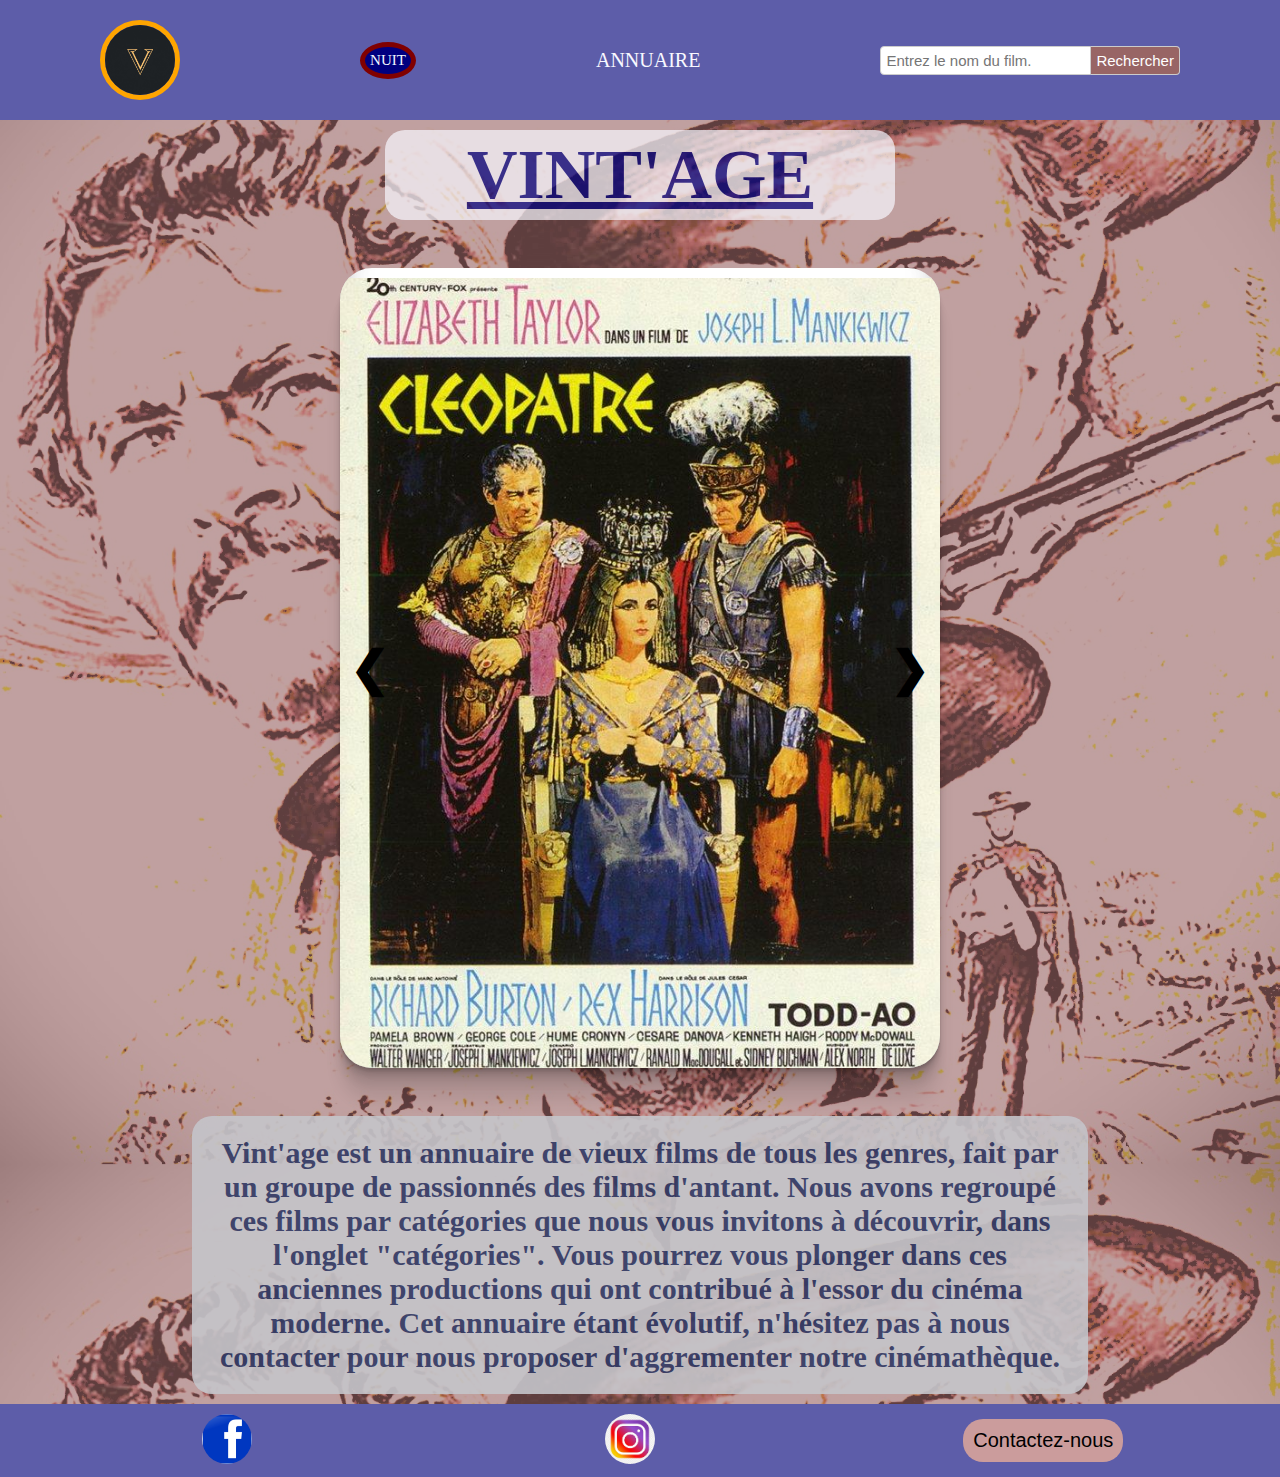
==== index.html @ 12bbc8a4 "Add files via upload" ====
<!DOCTYPE html>
<html lang="en">
<head>
    <meta charset="UTF-8">
    <meta name="viewport" content="width=device-width, initial-scale=1.0">
    <link rel="stylesheet" href="style.css">
    <title>Vint'age</title>
</head>
<body>
    <header>

        <!-- Début de la navbar -->
     
             <nav>
     
     <!-- Liens vers les différentes pages  -->
    
                        <a href="index.html"><img class="logo" src="./assets/logo.jpg" alt="logo vint'age" ></a>


                         <button id="toggleButton" >NUIT</button>
     
                     
                        <a href="categories.html"
                         >ANNUAIRE</a>
     
                         <div class="search-container">
                          <input type="text" id="searchBar" value=""  placeholder="Entrez le nom du film.">
                         <button type="button"  id="search" onclick="getValue()" >Rechercher</button></div>

                          
             </nav>
     <!-- Fin de la nav bar -->
      </header>

     <!-- Début du main  -->

     <main>

        <h1 class="titre">VINT'AGE</h1>

        <!-- début du carroussel -->

        <section class="carousel">

            <div class="slide">
              <img src="./assets/Cleopatre.jpg" alt="affiche du film Cleopatre">
            </div>
            <div class="slide">
                <img src="./assets/lhommeAuxColtsDor.jpg" alt="affiche du film l'homme aux colts d'or">
              </div>
              <div class="slide">
                <img src="./assets/Le_Dernier_des_hommes.jpg" alt="affiche du film le dernier des hommes">
              </div>
              <div class="slide">
                <img src="./assets/Riobravo.jpg" alt="affiche du film Rio Bravo">
              </div>
              <div class="slide">
                <img src="./assets/quo vadis.jpg" alt="affiche du film Quo Vadis ?">
              </div>
            <div class="slide">
              <img src="./assets/eastwood.png" alt="affiche du film l'homme des hautes plaines">
            </div>
    
    
             <div class="controls">
              <a class="prev" onclick="changeSlide(-1)">&#10094</a>
              <a class="next" onclick="changeSlide(1)">&#10095</a>
             </div>
        </section>

        <!-- fin du carroussel -->

        <!-- debut du paragraphe de presentation -->

        <section class="presentation">
            <p class="presentationTexte"><strong>
                Vint'age est un annuaire de vieux films de tous les genres, fait par un groupe de passionnés des films d'antant. Nous avons regroupé ces films par catégories que nous vous invitons à découvrir, dans l'onglet "catégories". Vous pourrez vous plonger dans ces anciennes productions qui ont contribué à l'essor du cinéma moderne. Cet annuaire étant évolutif, n'hésitez pas à nous contacter pour nous proposer d'aggrementer notre cinémathèque.
            </strong></p>
        </section>
    </main>
    <div id="films"></div>

    <footer>
            <!-- Début des liens de contact et réseaux sociaux  -->
                   
                   <a  href="www.facebook"><img class="facebook" src="./assets/FB.jpg" alt="logo facebook"
                   ></a>
           
                   <a  href="instagram"><img class="instagram" src="./assets/insta.webp" alt="logo instagram" ></a>


                   <a class="contact" href="contact.html">Contactez-nous</a>
                   
           <!-- Fin du bloc footer  -->
           
    </footer>

    <script src="script.js"></script>
</body>
</html>
---- style.css ----
html {
  background-image: url(./assets/lebon.jpg);
  background-size: cover;
  width: 100%;
  height: 100%;
}

body {
  margin: 0;
  background-color: #9865659d;
  color: rgb(35, 45, 92);
  transition: background-color 0.5s, color 0.5s;
  font-family: Georgia, "Times New Roman", Times, serif;
}

/* ----------------------------- la navbar + logo-------------------------  */

nav {
  background-color: #5d5da9;
  height: 10%;
  text-align: center;
  align-items: center;
  padding: 10px;
  font-family: Georgia, "Times New Roman", Times, serif, sans-serif;
  font-size: 20px;
  color: #f8f8ff;
  text-decoration: none;
  display: flex;
  justify-content: space-around;
}
.logo {
  width: 70px;
  height: 70px;
  border-radius: 50px;
  border: solid, 5px, orange;
  float: left;
}

/* ---------Bouton jour/nuit--------------------- */
#toggleButton {
  color: aliceblue;
  font-family: Georgia, "Times New Roman", Times, serif;
  font-size: 15px;
  border: 5px solid #800000;
  background-color: #000080;
  border-radius: 50%;
  padding: 5px;
}
a {
  color: #f8f8ff;
  text-decoration: none;
}
/* }----------mode nuit---------------------  */

body.dark-mode {
  background-color: rgb(8, 4, 61);
  color: white;
}
/* 

/* ---------------barre de recherche--------------  */
.search-container {
  display: flex;

  align-items: center;
}

#searchBar {
  padding: 5px;
  font-size: 15px;
  border: 1px solid #ccc;
  border-radius: 4px 0 0 4px;
  outline: none;
}

button {
  padding: 5px;
  font-size: 15px;
  border: 1px solid #ccc;
  border-left: none;
  border-radius: 0 4px 4px 0;
  background-color: #986565;
  color: white;
  cursor: pointer;
}

button:hover {
  background-color: #0056b3;
}
/* ----------------TITRE H1---------------   */
.titre,
.titres {
  width: 500px;
  font-family: Georgia, "Times New Roman", Times, serif;
  text-align: center;
  text-decoration: underline;
  font-size: 70px;
  color: #000080;
  background-color: #f8f8ff;
  margin: 10px auto;
  padding: 5px;
  border-radius: 20px;
  opacity: 70%;
}

/* -----------------carousel------------------ */
.carousel {
  position: relative;
  width: 600px;
  height: 800px;
  max-width: 600px;
  margin: 3em auto;
  aspect-ratio: 16/9;
  overflow: hidden;
  display: flex;
  background-color: white;
  border-radius: 2em;
  box-shadow: rgba(0, 0, 0, 0.17) 0px -23px 25px 0px inset,
    rgba(0, 0, 0, 0.15) 0px -36px 30px 0px inset,
    rgba(0, 0, 0, 0.1) 0px -79px 40px 0px inset, rgba(0, 0, 0, 0.06) 0px 2px 1px,
    rgba(0, 0, 0, 0.09) 0px 4px 2px, rgba(0, 0, 0, 0.09) 0px 8px 4px,
    rgba(0, 0, 0, 0.09) 0px 16px 8px, rgba(0, 0, 0, 0.09) 0px 32px 16px;
}
.slide {
  display: inline-block;
  position: absolute;
  width: 100%;
  height: 100%;
  opacity: 0;
  transition: opacity 1s;
}
.slide.active {
  opacity: 1;
}
.slide img {
  width: 100%;
  height: 100%;
  object-fit: cover;
}
.controls {
  position: absolute;
  bottom: 0;
  width: 100%;
  height: 100%;
  display: flex;
  justify-content: center;
  align-items: center;
}
.prev,
.next {
  position: absolute;
  font-size: 3em;
  font-weight: bold;
  padding: 10px;
  cursor: pointer;
  color: black;
  text-decoration: none;
}
.prev {
  left: 0px;
}
.next {
  right: 0px;
}
/* ------------------------------------------------------  */

.presentation {
  font-family: Georgia, "Times New Roman", Times, serif;
  font-size: 30px;
  background-color: #c5c5ca;
  opacity: 90%;
  margin: 10px 15%;
  padding: 5px 2px;
  border-radius: 20px;
}
.presentationTexte {
  margin: auto;
}

/* ------------Formulaire de contact---------------- */

.h3Contact {
  width: 250px;
  text-align: center;
  text-decoration: underline;
  font-family: Georgia, "Times New Roman", Times, serif;
  font-size: 30px;
  background-color: #c5c5ca;
  margin: 10px auto;
  border-radius: 20px;
}
.formContact {
  display: flex;
  flex-direction: column;
  width: 30%;
  min-width: 300px;
  padding: 0 20%;
  margin: 10px auto;
}
.inputContact {
  margin: 10px 10%;
  padding: 5px;
  border: 3px solid #007acc;
}
.textaContact {
  width: 100%;
  border: 3px solid #007acc;
  margin-top: 5px;
}
.submitContact {
  margin: 10px 80px 30px 80px;
  padding: 5px;
  border-radius: 20px;
  background-color: #28a745;
}
.submitContact:hover {
  background-color: #5435dc; /* On modifie la couleur du fond au passage de la souris */
}

footer {
  display: flex;
  justify-content: space-around;
  background-color: #5d5da9;
}

.contact {
  font-size: 20px;
  font-family: Arial, Helvetica, sans-serif;
  text-decoration: none;
  text-align: center;
  color: black;
  padding: 10px;
  margin: 15px;
  background-color: #cb9c9c;
  border-radius: 20px;
}
.contact:hover {
  background-color: #a25b38; /* On modifie la couleur du fond au passage de la souris */
}
.facebook {
  height: 50px;
  width: 50px;
  padding: 0 50px;
  margin: 10px;
  border-radius: 50%;
}
.instagram {
  height: 50px;
  width: 50px;
  margin: 10px;
  border-radius: 50%;
}
/* --------------------------------------- */

/* ---------------annuaire--------------------- */

.h3t {
  text-align: center;
}

.categories {
  font-family: Georgia, "Times New Roman", Times, serif;
  font-size: 20px;
}
.peplum {
  background-color: #c5c5ca;
  padding: 5px 5px 15px 25px;
  margin: 5px 50% 15px 5px;
  border-radius: 5px;
  opacity: 90%;
}
.western {
  background-color: #c5c5ca;
  padding: 5px 5px 15px 25px;
  margin: 5px 50% 15px 5px;
  border-radius: 5px;
  opacity: 90%;
}
.muet {
  background-color: #c5c5ca;
  padding: 5px 5px 15px 25px;
  margin: 5px 50% 30px 5px;
  border-radius: 5px;
  opacity: 90%;
}

/* -------------------fiche film----------------------------------  */
.titrejs {
  font-size: 60px;
}
.anneejs {
  font-size: 20px;
  font-family: Georgia, "Times New Roman", Times, serif;
  width: 200px;
  margin: 30px auto;
}
.posterjs {
  width: 400px;
  height: 550px;
  border-radius: 11px;
}
.acteursjs {
  font-size: 20px;
  font-family: Georgia, "Times New Roman", Times, serif;
}
.textejs {
  font-size: 20px;
  font-family: Georgia, "Times New Roman", Times, serif;
  margin: 40px;
}
/* --------------------------------------------------------------------------------------------------------  */
h2 {
  text-align: center;
  text-decoration: underline;
  background-color: #c5c5ca;
  opacity: 90%;
  border-radius: 20px;
  padding: 10px;
  margin: 0 35%;
  margin-top: 10px;
}
h3 {
  text-align: center;
  text-decoration: underline;
  font-size: 30px;
}
p {
  text-align: center;
  background-color: #c5c5ca;
  opacity: 90%;
  margin: 0 20% 20px 20%;
  padding: 15px;
  border-radius: 20px;
}
img {
  margin: 10px auto;
  display: block;
  height: 400px;
  width: 300px;
}
.detail {
  width: 300px;
  font-family: Georgia, "Times New Roman", Times, serif;
  text-align: center;
  text-decoration: underline;
  font-size: 25px;
  color: #000080;
  background-color: #f8f8ff;
  margin: 10px auto;
  padding: 5px;
  border-radius: 20px;
  opacity: 70%;
  display: block;
}

@media screen and (max-width: 700px) {
  /* nav {
    display: flex;
    flex-wrap: wrap;
    align-items: center;
  } */
  .titrejs {
    font-size: 30px;
    width: 50vw;
    margin: 10px auto;
  }
  .titres {
    font-size: 30px;
    width: 50vw;
  }
}
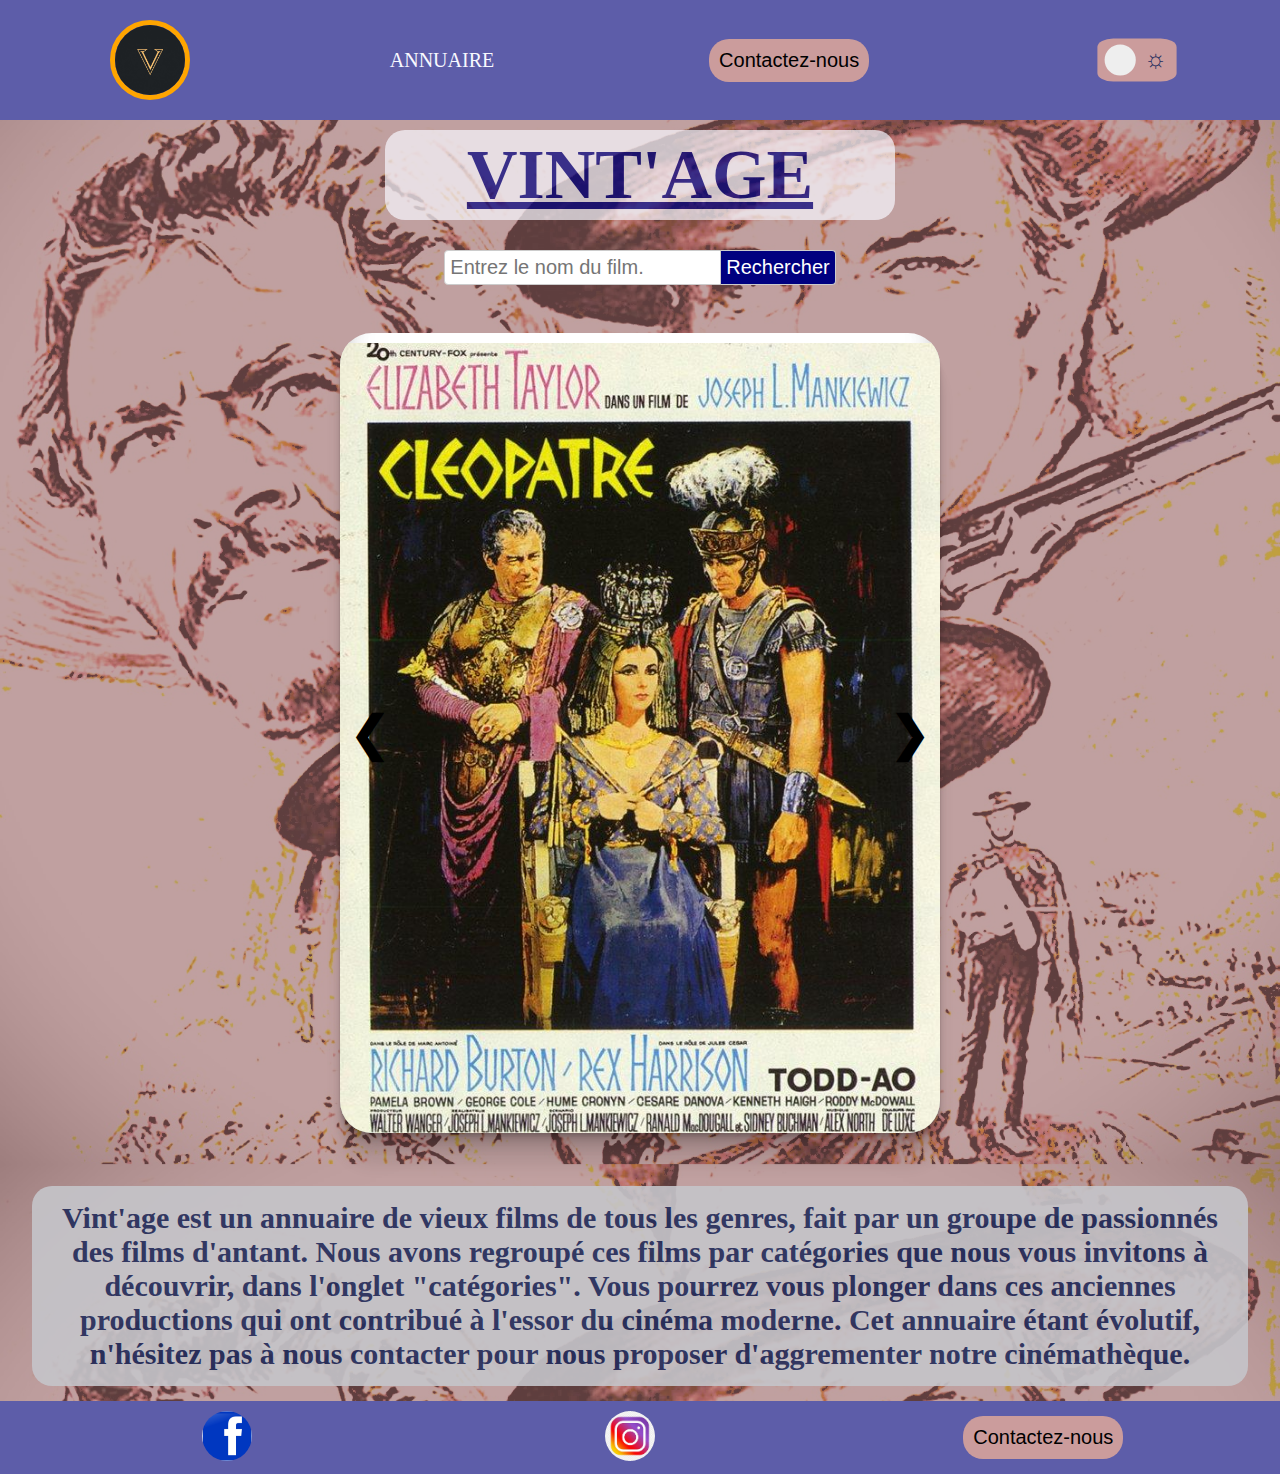
==== commit 3c4fea36: "Add files via upload" ====
--- a/index.html
+++ b/index.html
@@ -15,18 +15,21 @@
      
      <!-- Liens vers les différentes pages  -->
     
-                        <a href="index.html"><img class="logo" src="./assets/logo.jpg" alt="logo vint'age" ></a>
-
-
-                         <button id="toggleButton" >NUIT</button>
-     
+                        <a href="index.html"><img class="logo" src="./assets/logo.jpg" alt="logo vint'age" ></a> 
                      
                         <a href="categories.html"
-                         >ANNUAIRE</a>
-     
-                         <div class="search-container">
-                          <input type="text" id="searchBar" value=""  placeholder="Entrez le nom du film.">
-                         <button type="button"  id="search" onclick="getValue()" >Rechercher</button></div>
+                         class="navA">ANNUAIRE</a>
+
+                         <a class="contact" href="contact.html">Contactez-nous</a>
+
+                          <div class="toggle">
+                            <input type="checkbox" class="checkbox" id="darkMode">
+                            <label for="darkMode" class="label">
+                            <span class="moon">&#9790;</span>
+                            <span class="sun">&#9788;</span>
+                            <div class="circle"></div>
+                          </label>
+                        </div>
 
                           
              </nav>
@@ -38,6 +41,13 @@
      <main>
 
         <h1 class="titre">VINT'AGE</h1>
+
+        <!-- Début de la barre de recherche  -->
+
+        <div class="search-container">
+          <input type="text" id="searchBar" value=""  placeholder="Entrez le nom du film.">
+         <button type="button"  id="search" onclick="getValue()" >Rechercher</button>
+        </div>
 
         <!-- début du carroussel -->
 
@@ -74,11 +84,15 @@
         <!-- debut du paragraphe de presentation -->
 
         <section class="presentation">
+          
             <p class="presentationTexte"><strong>
                 Vint'age est un annuaire de vieux films de tous les genres, fait par un groupe de passionnés des films d'antant. Nous avons regroupé ces films par catégories que nous vous invitons à découvrir, dans l'onglet "catégories". Vous pourrez vous plonger dans ces anciennes productions qui ont contribué à l'essor du cinéma moderne. Cet annuaire étant évolutif, n'hésitez pas à nous contacter pour nous proposer d'aggrementer notre cinémathèque.
             </strong></p>
+
         </section>
+
     </main>
+
     <div id="films"></div>
 
     <footer>
@@ -89,7 +103,6 @@
            
                    <a  href="instagram"><img class="instagram" src="./assets/insta.webp" alt="logo instagram" ></a>
 
-
                    <a class="contact" href="contact.html">Contactez-nous</a>
                    
            <!-- Fin du bloc footer  -->
--- a/style.css
+++ b/style.css
@@ -22,10 +22,8 @@
   align-items: center;
   padding: 10px;
   font-family: Georgia, "Times New Roman", Times, serif, sans-serif;
-  font-size: 20px;
-  color: #f8f8ff;
-  text-decoration: none;
-  display: flex;
+  display: flex;
+  /* flex-wrap: wrap; */
   justify-content: space-around;
 }
 .logo {
@@ -35,39 +33,91 @@
   border: solid, 5px, orange;
   float: left;
 }
-
-/* ---------Bouton jour/nuit--------------------- */
-#toggleButton {
-  color: aliceblue;
-  font-family: Georgia, "Times New Roman", Times, serif;
-  font-size: 15px;
-  border: 5px solid #800000;
-  background-color: #000080;
-  border-radius: 50%;
-  padding: 5px;
-}
-a {
+.navA {
+  font-size: 20px;
   color: #f8f8ff;
   text-decoration: none;
 }
+.navAc {
+  font-size: 20px;
+  color: #f8f8ff;
+  text-decoration: none;
+}
+
+/* ---------Bouton jour/nuit--------------------- */
+.toggle {
+  right: 20px;
+  top: 40px;
+  margin-left: 20px;
+}
+.checkbox {
+  display: none;
+}
+.checkbox:checked + .label .circle {
+  transform: translate(29px);
+}
+
+.label {
+  background: #cb9c9c;
+  height: 26px;
+  width: 50px;
+  padding: 5px 8px;
+  border-radius: 20%;
+  cursor: pointer;
+  display: grid;
+  grid-template-columns: 50% 50%;
+  align-items: center;
+  position: relative;
+  transform: scale(1.2);
+}
+.moon,
+.sun {
+  font-size: 1.3rem;
+  text-align: center;
+}
+.sun {
+  transform: translate(3px, -1px);
+}
+.moon {
+  transform: translate(-3px, -1px) rotate(-10deg);
+}
+.circle {
+  background: #eee;
+  border-radius: 50%;
+  height: 26px;
+  width: 26px;
+  position: absolute;
+  top: 5px;
+  left: 6px;
+  transition: transform 0.4s cubic-bezier(0.45, -1.12, 0.35, 1.78);
+}
+
 /* }----------mode nuit---------------------  */
 
-body.dark-mode {
+.dark {
   background-color: rgb(8, 4, 61);
   color: white;
 }
+.dark .label {
+  box-shadow: 2px 2px 2px #a25b38;
+  background: #000080;
+}
+.dark .circle {
+  background: #a25b38;
+}
 /* 
 
 /* ---------------barre de recherche--------------  */
 .search-container {
   display: flex;
-
+  justify-content: center;
   align-items: center;
+  margin-top: 30px;
 }
 
 #searchBar {
   padding: 5px;
-  font-size: 15px;
+  font-size: 20px;
   border: 1px solid #ccc;
   border-radius: 4px 0 0 4px;
   outline: none;
@@ -75,11 +125,11 @@
 
 button {
   padding: 5px;
-  font-size: 15px;
+  font-size: 20px;
   border: 1px solid #ccc;
   border-left: none;
   border-radius: 0 4px 4px 0;
-  background-color: #986565;
+  background-color: #000080;
   color: white;
   cursor: pointer;
 }
@@ -101,6 +151,9 @@
   padding: 5px;
   border-radius: 20px;
   opacity: 70%;
+}
+.titres {
+  margin-top: 60px;
 }
 
 /* -----------------carousel------------------ */
@@ -162,19 +215,23 @@
 .next {
   right: 0px;
 }
-/* ------------------------------------------------------  */
+/* ---------------Texte de présentation----------------  */
 
 .presentation {
+  grid-template-rows: 300px;
   font-family: Georgia, "Times New Roman", Times, serif;
   font-size: 30px;
-  background-color: #c5c5ca;
-  opacity: 90%;
-  margin: 10px 15%;
+  margin: 10px 30px;
   padding: 5px 2px;
   border-radius: 20px;
+  grid-column-gap: 20px;
 }
 .presentationTexte {
   margin: auto;
+  grid-column: 1/2;
+  grid-row: 1/2;
+  background-color: #c5c5ca;
+  opacity: 90%;
 }
 
 /* ------------Formulaire de contact---------------- */
@@ -256,11 +313,12 @@
 
 .h3t {
   text-align: center;
+  font-size: 25px;
 }
 
 .categories {
   font-family: Georgia, "Times New Roman", Times, serif;
-  font-size: 20px;
+  font-size: 15px;
 }
 .peplum {
   background-color: #c5c5ca;
@@ -285,6 +343,7 @@
 }
 
 /* -------------------fiche film----------------------------------  */
+
 .titrejs {
   font-size: 60px;
 }
@@ -295,8 +354,8 @@
   margin: 30px auto;
 }
 .posterjs {
-  width: 400px;
-  height: 550px;
+  width: 450px;
+  height: 650px;
   border-radius: 11px;
 }
 .acteursjs {
@@ -352,20 +411,33 @@
   opacity: 70%;
   display: block;
 }
-
-@media screen and (max-width: 700px) {
-  /* nav {
+.affiche0 {
+  height: 600px;
+  width: 450px;
+}
+
+@media screen and (max-width: 750px) {
+  nav {
     display: flex;
     flex-wrap: wrap;
     align-items: center;
-  } */
+  }
   .titrejs {
     font-size: 30px;
     width: 50vw;
     margin: 10px auto;
   }
+  .posterjs {
+    width: 400px;
+    height: 550px;
+    border-radius: 11px;
+  }
   .titres {
     font-size: 30px;
     width: 50vw;
   }
-}
+
+  .presentationTexte {
+    font-size: 20px;
+  }
+}
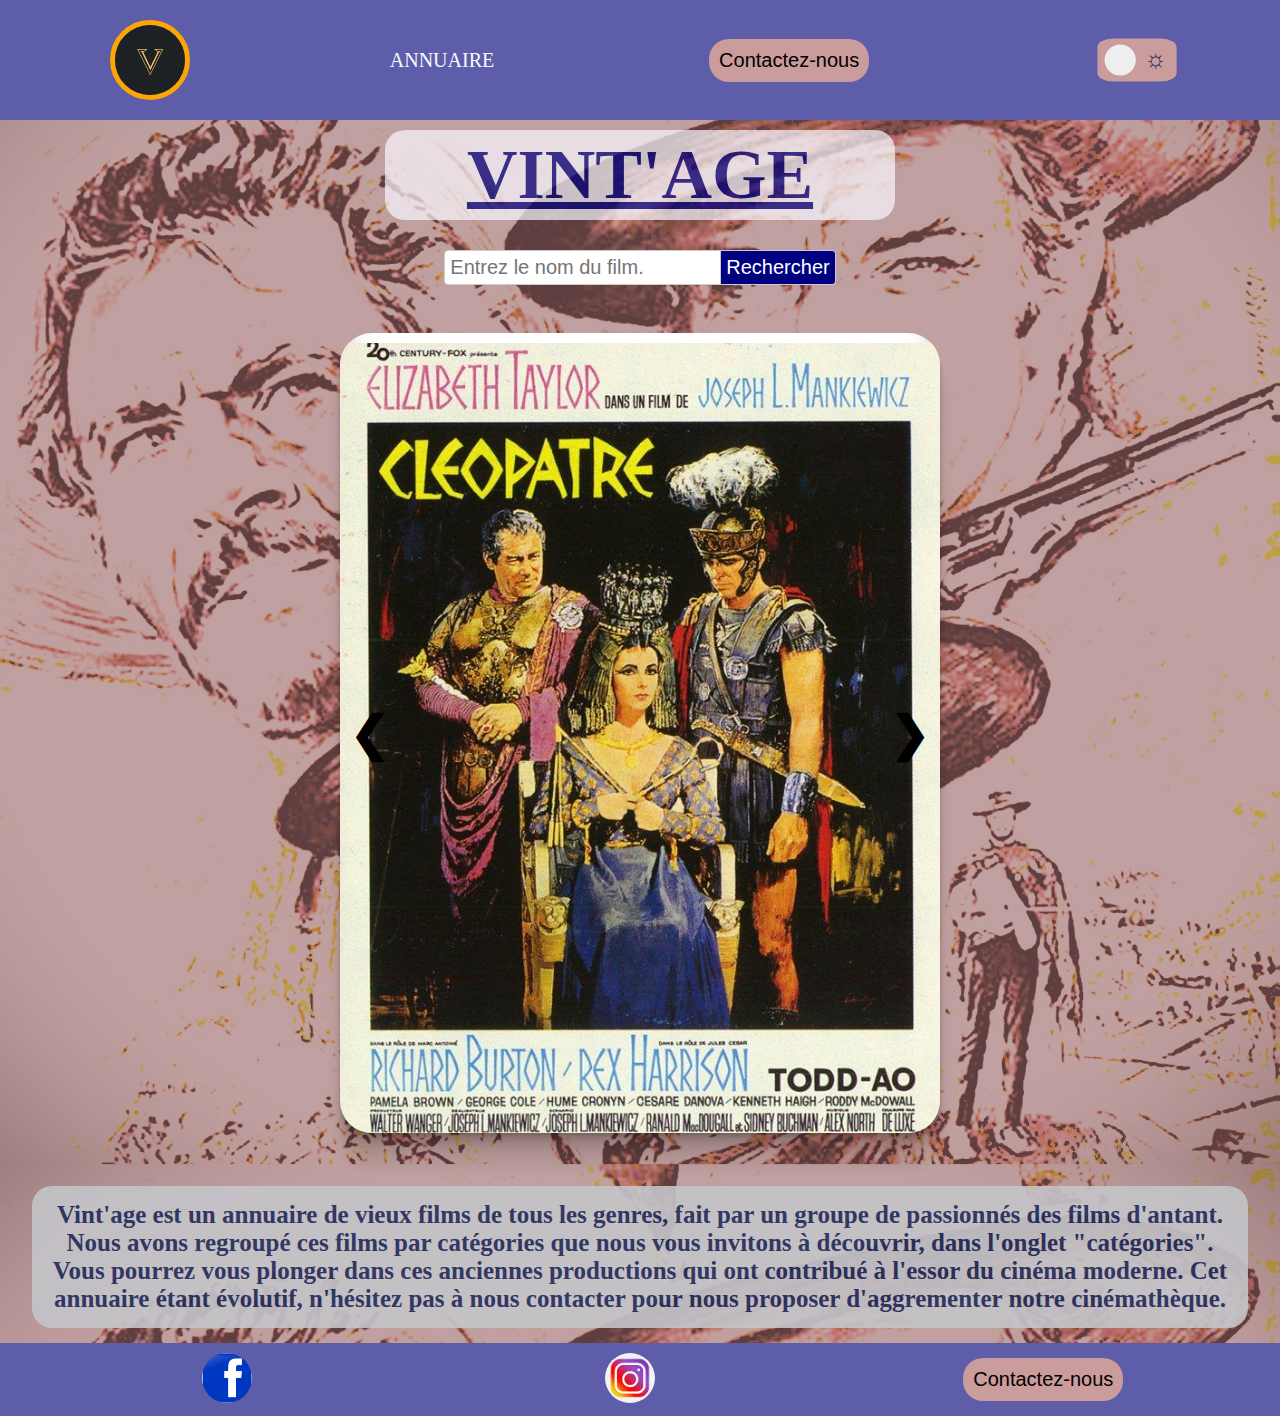
==== commit 7014f2f0: "Add files via upload" ====
--- a/index.html
+++ b/index.html
@@ -91,9 +91,10 @@
 
         </section>
 
+
+        <div id="films"></div>
+
     </main>
-
-    <div id="films"></div>
 
     <footer>
             <!-- Début des liens de contact et réseaux sociaux  -->
--- a/style.css
+++ b/style.css
@@ -89,7 +89,7 @@
   position: absolute;
   top: 5px;
   left: 6px;
-  transition: transform 0.4s cubic-bezier(0.45, -1.12, 0.35, 1.78);
+  transition: transform 0.8s cubic-bezier(0.45, -1.12, 0.35, 1.78);
 }
 
 /* }----------mode nuit---------------------  */
@@ -161,7 +161,7 @@
   position: relative;
   width: 600px;
   height: 800px;
-  max-width: 600px;
+  /* max-width: 600px; */
   margin: 3em auto;
   aspect-ratio: 16/9;
   overflow: hidden;
@@ -218,9 +218,8 @@
 /* ---------------Texte de présentation----------------  */
 
 .presentation {
-  grid-template-rows: 300px;
-  font-family: Georgia, "Times New Roman", Times, serif;
-  font-size: 30px;
+  font-family: Georgia, "Times New Roman", Times, serif;
+  font-size: 25px;
   margin: 10px 30px;
   padding: 5px 2px;
   border-radius: 20px;
@@ -263,6 +262,7 @@
   width: 100%;
   border: 3px solid #007acc;
   margin-top: 5px;
+  margin: auto;
 }
 .submitContact {
   margin: 10px 80px 30px 80px;
@@ -345,7 +345,7 @@
 /* -------------------fiche film----------------------------------  */
 
 .titrejs {
-  font-size: 60px;
+  font-size: 50px;
 }
 .anneejs {
   font-size: 20px;
@@ -416,7 +416,7 @@
   width: 450px;
 }
 
-@media screen and (max-width: 750px) {
+@media screen and (max-width: 850px) {
   nav {
     display: flex;
     flex-wrap: wrap;
@@ -436,8 +436,95 @@
     font-size: 30px;
     width: 50vw;
   }
+  .affiche0 {
+    height: 500px;
+    width: 350px;
+  }
 
   .presentationTexte {
     font-size: 20px;
   }
-}
+
+  .carousel {
+    width: 400px;
+    height: 550px;
+  }
+  .titre {
+    width: 400px;
+    font-size: 40px;
+  }
+}
+
+@media screen and (max-width: 435px) {
+  nav {
+    display: flex;
+    flex-wrap: wrap;
+    align-items: center;
+  }
+  .titrejs {
+    font-size: 30px;
+    width: 30px;
+    margin: 5px auto;
+  }
+  .posterjs {
+    width: 200px;
+    height: 300px;
+    border-radius: 11px;
+  }
+  .titres {
+    font-size: 30px;
+    width: 30px;
+  }
+  .affiche0 {
+    height: 300px;
+    width: 150px;
+  }
+
+  .presentationTexte {
+    font-size: 10px;
+  }
+
+  .carousel {
+    width: 250px;
+    height: 400px;
+  }
+  .titre {
+    width: 200px;
+    font-size: 20px;
+  }
+  .contact {
+    font-size: 15px;
+    width: 75px;
+  }
+  .navA {
+    font-size: 15px;
+    margin: 0 5px;
+  }
+  .navAc {
+    font-size: 15px;
+  }
+  .facebook {
+    height: 30px;
+    width: 30px;
+    margin-top: 30px;
+  }
+  .instagram {
+    height: 30px;
+    width: 30px;
+    margin-top: 30px;
+  }
+  #searchBar {
+    font-size: 15px;
+  }
+  button {
+    font-size: 15px;
+  }
+  .titrejs {
+    font-size: 20px;
+    width: 150px;
+  }
+  .titres {
+    font-size: 20px;
+    width: 150px;
+  }
+}
